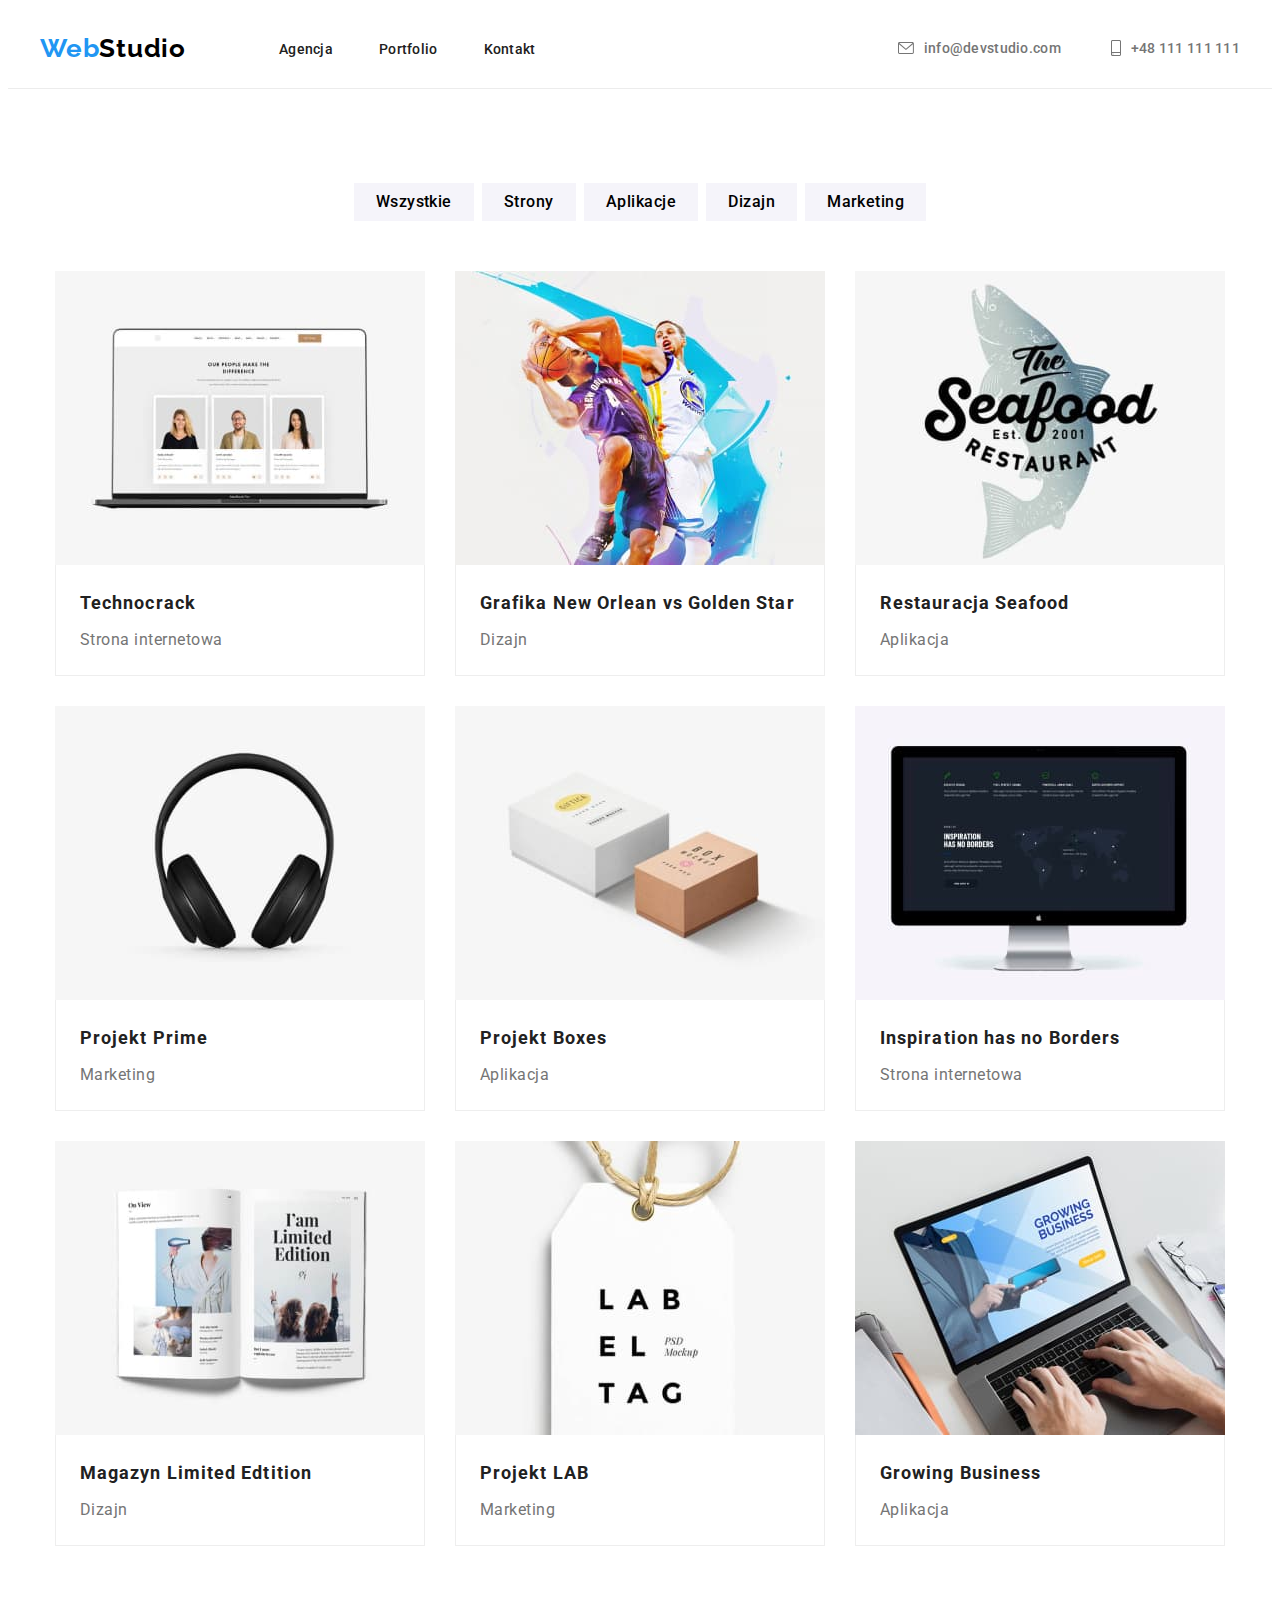
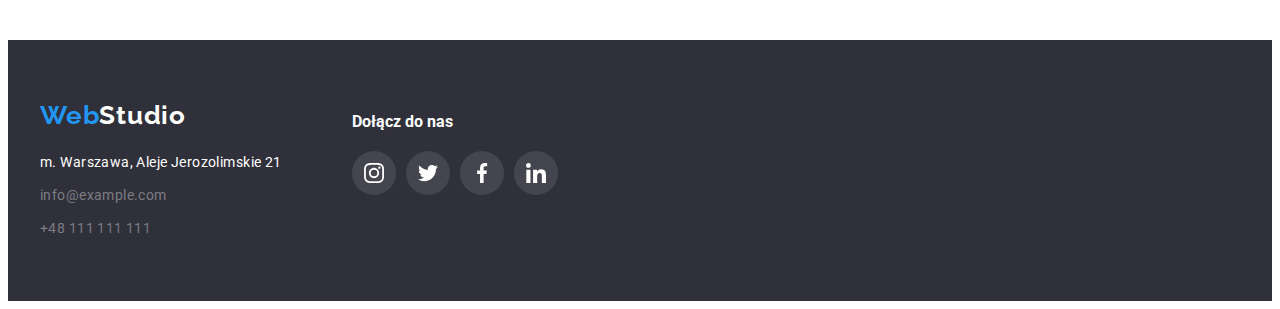
==== portfolio.html @ 42d3f1c9 "." ====
<!DOCTYPE html>
<html lang="en">
  <head>
    <meta charset="UTF-8" />
    <meta http-equiv="X-UA-Compatible" content="IE=edge" />
    <meta name="viewport" content="width=device-width, initial-scale=1.0" />
    <link rel="preconnect" href="https://fonts.googleapis.com" />
    <link rel="preconnect" href="https://fonts.gstatic.com" crossorigin />
    <link
      href="https://fonts.googleapis.com/css2?family=Raleway:wght@700&family=Roboto:wght@400;500;700;900&display=swap"
      rel="stylesheet"
    />
    <link
      rel="stylesheet"
      href="https://cdnjs.cloudflare.com/ajax/libs/modern-normalize/1.1.0/modern-normalize.min.css"
      integrity="sha512-wpPYUAdjBVSE4KJnH1VR1HeZfpl1ub8YT/NKx4PuQ5NmX2tKuGu6U/JRp5y+Y8XG2tV+wKQpNHVUX03MfMFn9Q=="
      crossorigin="anonymous"
      referrerpolicy="no-referrer"
    />
    <link rel="stylesheet" href="css/styles.css" />
    <title>Portfolio</title>
  </head>
  <body>
    <header class="header-border">
      <div class="container">
        <div class="links">
          <div class="left-link">
            <a href="index.html" class="logo"><span class="logo-blue">Web</span>Studio</a>
            <nav>
              <ul class="list nav-list">
                <li><a href="index.html" class="nav-link">Agencja</a></li>
                <li><a href="portfolio.html" class="nav-link">Portfolio</a></li>
                <li><a href="#" class="nav-link">Kontakt</a></li>
              </ul>
            </nav>
          </div>
          <div class="right-link">
            <ul class="list header-contact">
              <li>
                <a href="mailto:info@devstudio.com" class="nav-link">
                  <svg width="16" height="12" class="raster">
                    <use href="images/icons.svg#icon-envelope"></use></svg
                  >info@devstudio.com</a
                >
              </li>
              <li>
                <a href="tel:+48111111111" class="nav-link">
                  <svg width="10" height="16" class="raster">
                    <use href="images/icons.svg#icon-smartphone"></use></svg
                  >+48 111 111 111</a
                >
              </li>
            </ul>
          </div>
        </div>
      </div>
    </header>

    <main>
      <div class="container">
        <section class="section">
          <!-- przyciski -->
          <div class="portfolio-elements buttons">
            <ul class="list buttons-list">
              <li><button type="button" class="portfolio-button">Wszystkie</button></li>
              <li><button type="button" class="portfolio-button">Strony</button></li>
              <li><button type="button" class="portfolio-button">Aplikacje</button></li>
              <li><button type="button" class="portfolio-button">Dizajn</button></li>
              <li><button type="button" class="portfolio-button">Marketing</button></li>
            </ul>
          </div>

          <!-- elementy portfolio -->

          <ul class="list portfolio-list">
            <li>
              <figure>
                <img
                  src="images/portfolio/technocrack.jpg"
                  alt="technocrack"
                  width="370"
                  height="294"
                />
                <figcaption>
                  <h3 class="portfolio-project">Technocrack</h3>
                  <span class="portfolio-description">Strona internetowa</span>
                </figcaption>
              </figure>
            </li>
            <li>
              <figure>
                <img
                  src="images/portfolio/basketball.jpg"
                  alt="gra w koszykówkę"
                  width="370"
                  height="294"
                />
                <figcaption>
                  <h3 class="portfolio-project">Grafika New Orlean vs Golden Star</h3>
                  <span class="portfolio-description">Dizajn</span>
                </figcaption>
              </figure>
            </li>
            <li>
              <figure>
                <img
                  src="images/portfolio/seafood.jpg"
                  alt="restauracja z owocami morza"
                  width="370"
                  height="294"
                />
                <figcaption>
                  <h3 class="portfolio-project">Restauracja Seafood</h3>
                  <span class="portfolio-description">Aplikacja</span>
                </figcaption>
              </figure>
            </li>
            <li>
              <figure>
                <img
                  src="images/portfolio/headphones.jpg"
                  alt="słuchawki"
                  width="370"
                  height="294"
                />
                <figcaption>
                  <h3 class="portfolio-project">Projekt Prime</h3>
                  <span class="portfolio-description">Marketing</span>
                </figcaption>
              </figure>
            </li>
            <li>
              <figure>
                <img src="images/portfolio/boxes.jpg" alt="pudełka" width="370" height="294" />
                <figcaption>
                  <h3 class="portfolio-project">Projekt Boxes</h3>
                  <span class="portfolio-description">Aplikacja</span>
                </figcaption>
              </figure>
            </li>
            <li>
              <figure>
                <img src="images/portfolio/monitor.jpg" alt="monitor" width="370" height="294" />
                <figcaption>
                  <h3 class="portfolio-project">Inspiration has no Borders</h3>
                  <span class="portfolio-description">Strona internetowa</span>
                </figcaption>
              </figure>
            </li>
            <li>
              <figure>
                <img src="images/portfolio/book.jpg" alt="książka" width="370" height="294" />
                <figcaption>
                  <h3 class="portfolio-project">Magazyn Limited Edtition</h3>
                  <span class="portfolio-description">Dizajn</span>
                </figcaption>
              </figure>
            </li>
            <li>
              <figure>
                <img src="images/portfolio/lab.jpg" alt="label tag" width="370" height="294" />
                <figcaption>
                  <h3 class="portfolio-project">Projekt LAB</h3>
                  <span class="portfolio-description">Marketing</span>
                </figcaption>
              </figure>
            </li>
            <li>
              <figure>
                <img src="images/portfolio/laptop.jpg" alt="laptop" width="370" height="294" />
                <figcaption>
                  <h3 class="portfolio-project">Growing Business</h3>
                  <span class="portfolio-description">Aplikacja</span>
                </figcaption>
              </figure>
            </li>
          </ul>
        </section>
      </div>
    </main>

    <footer class="contact">
      <div class="container footer-elements">
        <div>
          <a href="index.html" class="logo logo-white"><span class="logo-blue">Web</span>Studio</a>
          <address class="address-info">
            m. Warszawa, Aleje Jerozolimskie 21<br />
            <a href="mailto:info@example.com" class="contact-page-link">info@example.com</a><br />
            <a href="tel:+48111111111" class="contact-page-link">+48 111 111 111</a>
          </address>
        </div>
        <div class="social-footer">
          <h4>Dołącz do nas</h4>
          <ul class="list social-networks-footer">
            <li>
              <a href="#" class="social-icon">
                <svg width="20" height="20">
                  <use href="images/icons.svg#icon-instagram"></use>
                </svg>
              </a>
            </li>
            <li>
              <a href="#" class="social-icon">
                <svg width="20" height="20">
                  <use href="images/icons.svg#icon-twitter"></use>
                </svg>
              </a>
            </li>
            <li>
              <a href="#" class="social-icon">
                <svg width="20" height="20">
                  <use href="images/icons.svg#icon-facebook"></use>
                </svg>
              </a>
            </li>
            <li>
              <a href="#" class="social-icon">
                <svg width="20" height="20">
                  <use href="images/icons.svg#icon-linkedin"></use>
                </svg>
              </a>
            </li>
          </ul>
        </div>
      </div>
    </footer>
  </body>
</html>
---- css/styles.css ----
:root {
  --blue-text: #2196f3;
  --black-text: #000;
  --grey-text: #212121;
  --white: #fff;
  --dimmedWhiteDark: #ffffff1a;
  --light-grey: #757575;
  --dimmed-white: #ffffff60;
  --team-background-color: #f5f4fa;
  --darkGrey-background-color: #2f303a;
  --lightGrey-background-color: #e5e5e5;
  --headerBorder: #ececec;
  --greyBorderPortfolio: #eeeeee;
  --iconBorder: #afb1b8;
  --photoGradient: rgba(47, 48, 58, 0.4);
}

body {
  font-family: 'Roboto', sans-serif;
  color: var(--grey-text);
}

h1,
h2,
h3,
h4,
ul,
p {
  margin: 0;
  padding: 0;
}

.section {
  padding-top: 94px;
  padding-bottom: 94px;
}

.container {
  width: 1200px;
  padding: 0 15px;
  margin-left: auto;
  margin-right: auto;
}

.header-border {
  border-bottom: 1px solid var(--headerBorder);
}

.links {
  display: flex;
  align-items: center;
  justify-content: space-between;
  padding: 25px 0;
}

.left-link {
  display: flex;
  align-items: center;
}

.nav-list {
  display: flex;
  gap: 46px;
}

.header-contact {
  display: flex;
  gap: 50px;
}

/* LOGO */
.logo {
  font-family: Raleway;
  font-weight: 700;
  font-size: 26px;
  letter-spacing: 0.03em;
  line-height: 1.17;
  color: var(--black-text);
  text-decoration: none;

  /* hw03 */
  margin-right: 93px;
}

.logo-blue {
  color: var(--blue-text);
}

.logo-white {
  color: var(--white);
  margin-right: 0;
}

.nav-link {
  font-size: 14px;
  font-weight: 500;
  text-decoration: none;
  letter-spacing: 0.02em;
  line-height: 1.17;
  color: inherit;
}

.header-contact .nav-link {
  color: var(--light-grey);
}

.header-contact li:hover .raster,
.nav-link:hover,
.nav-link:focus,
.nav-link:focus .raster {
  color: var(--blue-text);
  fill: var(--blue-text);
}

/* TITLE */
.title-description {
  color: var(--white);
  text-align: center;
  background-color: var(--darkGrey-background-color);
  background-image: linear-gradient(to bottom, var(--photoGradient), var(--photoGradient)),
    url(../images/title_photo.jpg);
  background-repeat: no-repeat;
  background-position: center;
  background-size: 1600px;
}

.title-description > div {
  padding: 106px 0;
}

.title-text {
  text-transform: uppercase;
  font-weight: 900;
  font-size: 44px;
  line-height: 1.36;
  letter-spacing: 0.06em;

  /* hw-03 */
  width: 696px;
  margin-left: auto;
  margin-right: auto;
  margin-bottom: 30px;
}

.title-button {
  font-family: 'Roboto', sans-serif;
  font-size: 16px;
  font-weight: 700;
  line-height: 1.875;
  letter-spacing: 0.06em;
  color: var(--white);
  background-color: var(--blue-text);
  border-style: none;

  /* hw-03 */
  padding: 10px 41px;
  border-radius: 4px;
  box-shadow: 0px 4px 4px rgba(0, 0, 0, 0.15);
}

.title-button:hover {
  cursor: pointer;
}

/* ADVANTAGES */
.section-special {
  padding-top: 94px;
}

.advantages-main {
  display: flex;
  justify-content: center;
  gap: 30px;
}

.advantages-title {
  font-size: 14px;
  font-weight: 700;
  letter-spacing: 0.03em;
  line-height: 1.17;
  padding-bottom: 10px;
}

.advantages-desc {
  font-size: 14px;
  line-height: 1.71;
  letter-spacing: 0.03em;
  color: var(--light-grey);

  /* hw-03 */
  width: 270px;
}

/* WHAT WE DO */
.what-we-do-images-list {
  display: flex;
  justify-content: center;
  gap: 30px;
}

.what-we-do {
  text-align: center;
}

/* TITLE PAGE HEADERS */
.heading {
  font-size: 36px;
  letter-spacing: 0.03em;
  line-height: 1.17;

  /* hw-03 */
  margin-bottom: 50px;
}

/* TEAM */
.team-list {
  display: flex;
  justify-content: center;
  gap: 30px;
}

.team {
  text-align: center;
  background-color: var(--team-background-color);
}

.team-box {
  background-color: var(--white);
  box-shadow: 0px 1px 3px rgba(0, 0, 0, 0.12), 0px 1px 1px rgba(0, 0, 0, 0.14),
    0px 2px 1px rgba(0, 0, 0, 0.2);
  border-radius: 0px 0px 4px 4px;
  margin: 0px;
}

.team-employe {
  font-size: 16px;
  font-weight: 500;
  letter-spacing: 0.03em;
  line-height: 1.17;

  /* hw-03 */
  padding-top: 30px;
  padding-bottom: 10px;
}

.team-job {
  font-size: 16px;
  letter-spacing: 0.03em;
  line-height: 1.17;
  color: var(--light-grey);
}

/* PORTFOLIO */
.portfolio-elements {
  text-align: center;
}

/* PORTFOLIO BUTTONS */
.buttons {
  margin-bottom: 50px;
}

.buttons-list {
  display: flex;
  justify-content: center;
  gap: 8px;
}

.portfolio-button {
  font-family: 'Roboto', sans-serif;
  font-size: 16px;
  font-weight: 500;
  line-height: 1.625;
  letter-spacing: 0.03em;
  border-style: none;
  background-color: var(--team-background-color);

  /* hw-03 */
  padding: 6px 22px;
}

.portfolio-button:hover {
  background-color: var(--blue-text);
  color: var(--white);
  cursor: pointer;
  box-shadow: 0px 3px 1px rgba(0, 0, 0, 0.1), 0px 1px 2px rgba(0, 0, 0, 0.08),
    0px 2px 2px rgba(0, 0, 0, 0.12);
  border-radius: 4px;
}

.portfolio-list {
  display: flex;
  flex-wrap: wrap;
  justify-content: center;
  gap: 30px;
}

.portfolio-list li:hover {
  box-shadow: 0px 1px 1px rgba(0, 0, 0, 0.12), 0px 4px 4px rgba(0, 0, 0, 0.06),
    1px 4px 6px rgba(0, 0, 0, 0.16);
}

.portfolio-list figure {
  margin: 0px;
}

.portfolio-list figcaption {
  border: 1px var(--greyBorderPortfolio) solid;
  border-top: 0;
  padding: 20px 24px;
}

.portfolio-list img {
  display: block;
}

.portfolio-list h3 {
  padding-bottom: 4px;
}

.portfolio-project {
  font-size: 18px;
  font-weight: 700;
  line-height: 2;
  letter-spacing: 0.06em;
}

.portfolio-description {
  font-size: 16px;
  line-height: 1.875;
  letter-spacing: 0.03em;
  color: var(--light-grey);
}

/* OUR CUSTOMERS */
.customers {
  text-align: center;
}

/* FOOTER */
.contact .container {
  padding: 60px 0px;
}

.contact {
  color: var(--white);
  background-color: var(--darkGrey-background-color);
}

.contact-page-link {
  color: var(--dimmed-white);
  text-decoration: none;
  font-size: 14px;
  line-height: 1.71;
  letter-spacing: 0.03em;
  display: inline-block;
}

.contact-page-link:nth-child(2) {
  padding: 9px 0;
}

.address-info {
  font-style: normal;
  font-size: 14px;
  line-height: 1.71;
  letter-spacing: 0.03em;
  padding-top: 20px;
}

.contact-page-link:hover,
.contact-page-link:focus {
  text-decoration: underline;
}

/* lists without styles */
.list {
  list-style-type: none;
}

/* ICONS */
.header-contact a {
  display: flex;
  align-items: center;
  gap: 10px;
}

.raster {
  fill: var(--light-grey);
}

.adv-icon-background {
  background-color: var(--team-background-color);
  width: 270px;
  height: 120px;
  margin-bottom: 30px;
  border-radius: 4px;
  display: flex;
  align-items: center;
  justify-content: center;
}

.customers-logo {
  display: flex;
}

.customers-list {
  display: flex;
  justify-content: space-between;
}

.customer-icon-container {
  display: block;
  padding: 16px 32px;
  border: 1px solid var(--iconBorder);
  border-radius: 4px;
}

.customer-icon {
  fill: var(--iconBorder);
}

.customer-icon-container:hover,
.customer-icon-container:hover .customer-icon,
.customer-icon-container:focus,
.customer-icon-container:focus .customer-icon {
  border-color: var(--blue-text);
  fill: var(--blue-text);
}

.social-networks {
  display: flex;
  gap: 10px;
  padding: 16px 32px 30px;
}

.social-icon {
  display: block;
  padding: 12px;
  font-size: 0;
}

.social-icon svg {
  fill: var(--iconBorder);
}

.social-icon:hover,
.social-icon:focus {
  background-color: var(--blue-text);
  border-radius: 50%;
}

.social-icon:hover svg,
.social-icon:focus svg {
  fill: var(--white);
}

.social-networks-footer {
  display: flex;
  gap: 10px;
}

.social-networks-footer svg {
  fill: var(--white);
}

.social-networks-footer a {
  background-color: var(--dimmedWhiteDark);
  border-radius: 50%;
}

.footer-elements {
  display: flex;
}

.social-footer {
  margin-left: 70px;
}

.social-footer h4 {
  padding-top: 12px;
  padding-bottom: 20px;
}
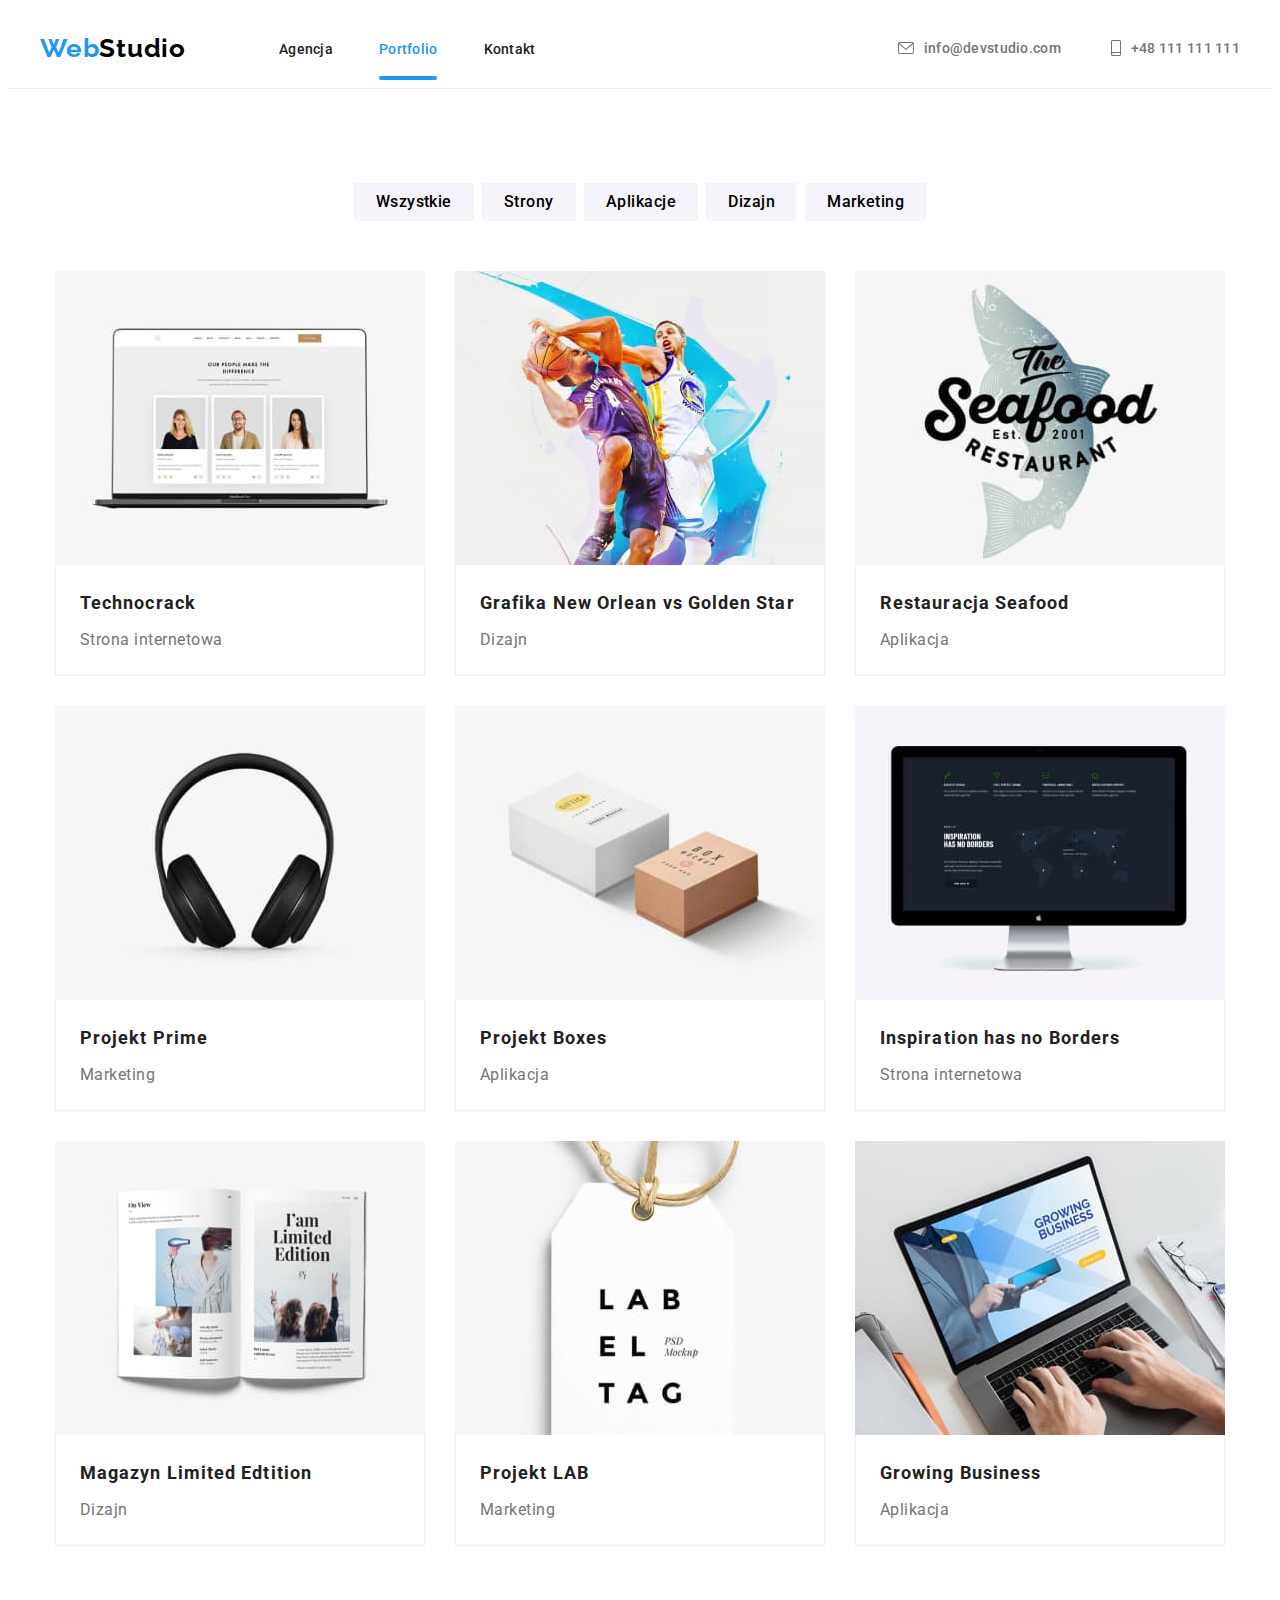
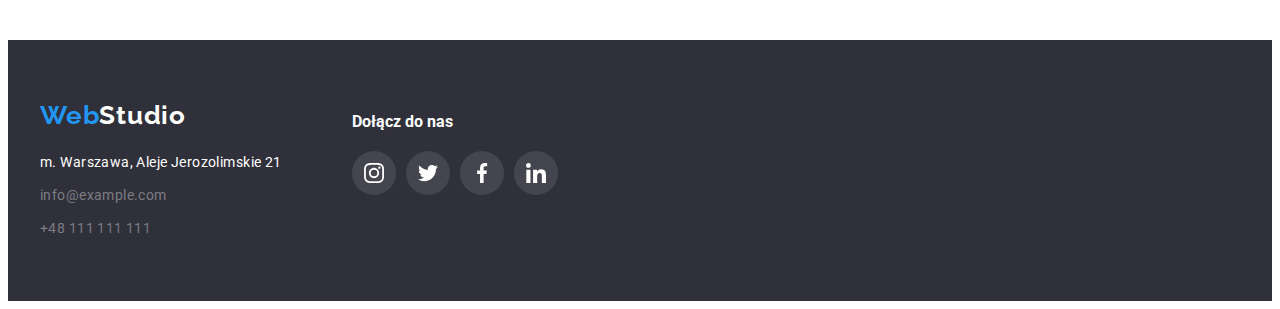
==== commit a98654d7: "ustawienie aktywnej strony" ====
--- a/portfolio.html
+++ b/portfolio.html
@@ -29,7 +29,9 @@
             <nav>
               <ul class="list nav-list">
                 <li><a href="index.html" class="nav-link">Agencja</a></li>
-                <li><a href="portfolio.html" class="nav-link">Portfolio</a></li>
+                <div class="is-active active-portfolio">
+                  <li><a href="portfolio.html" class="nav-link">Portfolio</a></li>
+                </div>
                 <li><a href="#" class="nav-link">Kontakt</a></li>
               </ul>
             </nav>
--- a/css/styles.css
+++ b/css/styles.css
@@ -110,6 +110,8 @@
 .nav-link:focus .raster {
   color: var(--blue-text);
   fill: var(--blue-text);
+  transition-duration: 250ms;
+  transition-timing-function: cubic-bezier(0.4, 0, 0.2, 1);
 }
 
 /* TITLE */
@@ -279,13 +281,16 @@
   padding: 6px 22px;
 }
 
-.portfolio-button:hover {
+.portfolio-button:hover,
+.portfolio-button:focus {
   background-color: var(--blue-text);
   color: var(--white);
   cursor: pointer;
   box-shadow: 0px 3px 1px rgba(0, 0, 0, 0.1), 0px 1px 2px rgba(0, 0, 0, 0.08),
     0px 2px 2px rgba(0, 0, 0, 0.12);
   border-radius: 4px;
+  transition-duration: 250ms;
+  transition-timing-function: cubic-bezier(0.4, 0, 0.2, 1);
 }
 
 .portfolio-list {
@@ -298,6 +303,8 @@
 .portfolio-list li:hover {
   box-shadow: 0px 1px 1px rgba(0, 0, 0, 0.12), 0px 4px 4px rgba(0, 0, 0, 0.06),
     1px 4px 6px rgba(0, 0, 0, 0.16);
+  transition-duration: 250ms;
+  transition-timing-function: cubic-bezier(0.4, 0, 0.2, 1);
 }
 
 .portfolio-list figure {
@@ -426,6 +433,8 @@
 .customer-icon-container:focus .customer-icon {
   border-color: var(--blue-text);
   fill: var(--blue-text);
+  transition-duration: 250ms;
+  transition-timing-function: cubic-bezier(0.4, 0, 0.2, 1);
 }
 
 .social-networks {
@@ -438,6 +447,7 @@
   display: block;
   padding: 12px;
   font-size: 0;
+  border-radius: 50%;
 }
 
 .social-icon svg {
@@ -448,11 +458,15 @@
 .social-icon:focus {
   background-color: var(--blue-text);
   border-radius: 50%;
+  transition-duration: 250ms;
+  transition-timing-function: cubic-bezier(0.4, 0, 0.2, 1);
 }
 
 .social-icon:hover svg,
 .social-icon:focus svg {
   fill: var(--white);
+  transition-duration: 250ms;
+  transition-timing-function: cubic-bezier(0.4, 0, 0.2, 1);
 }
 
 .social-networks-footer {
@@ -481,3 +495,26 @@
   padding-top: 12px;
   padding-bottom: 20px;
 }
+
+.is-active::after {
+  content: '';
+  display: inline-block;
+  height: 4px;
+  border-radius: 4px;
+  background-color: var(--blue-text);
+  position: absolute;
+  top: 76px;
+  /* top: 45px; */
+}
+
+.active-agency::after {
+  width: 53px;
+}
+
+.active-portfolio::after {
+  width: 58px;
+}
+
+.is-active {
+  color: #2196f3;
+}
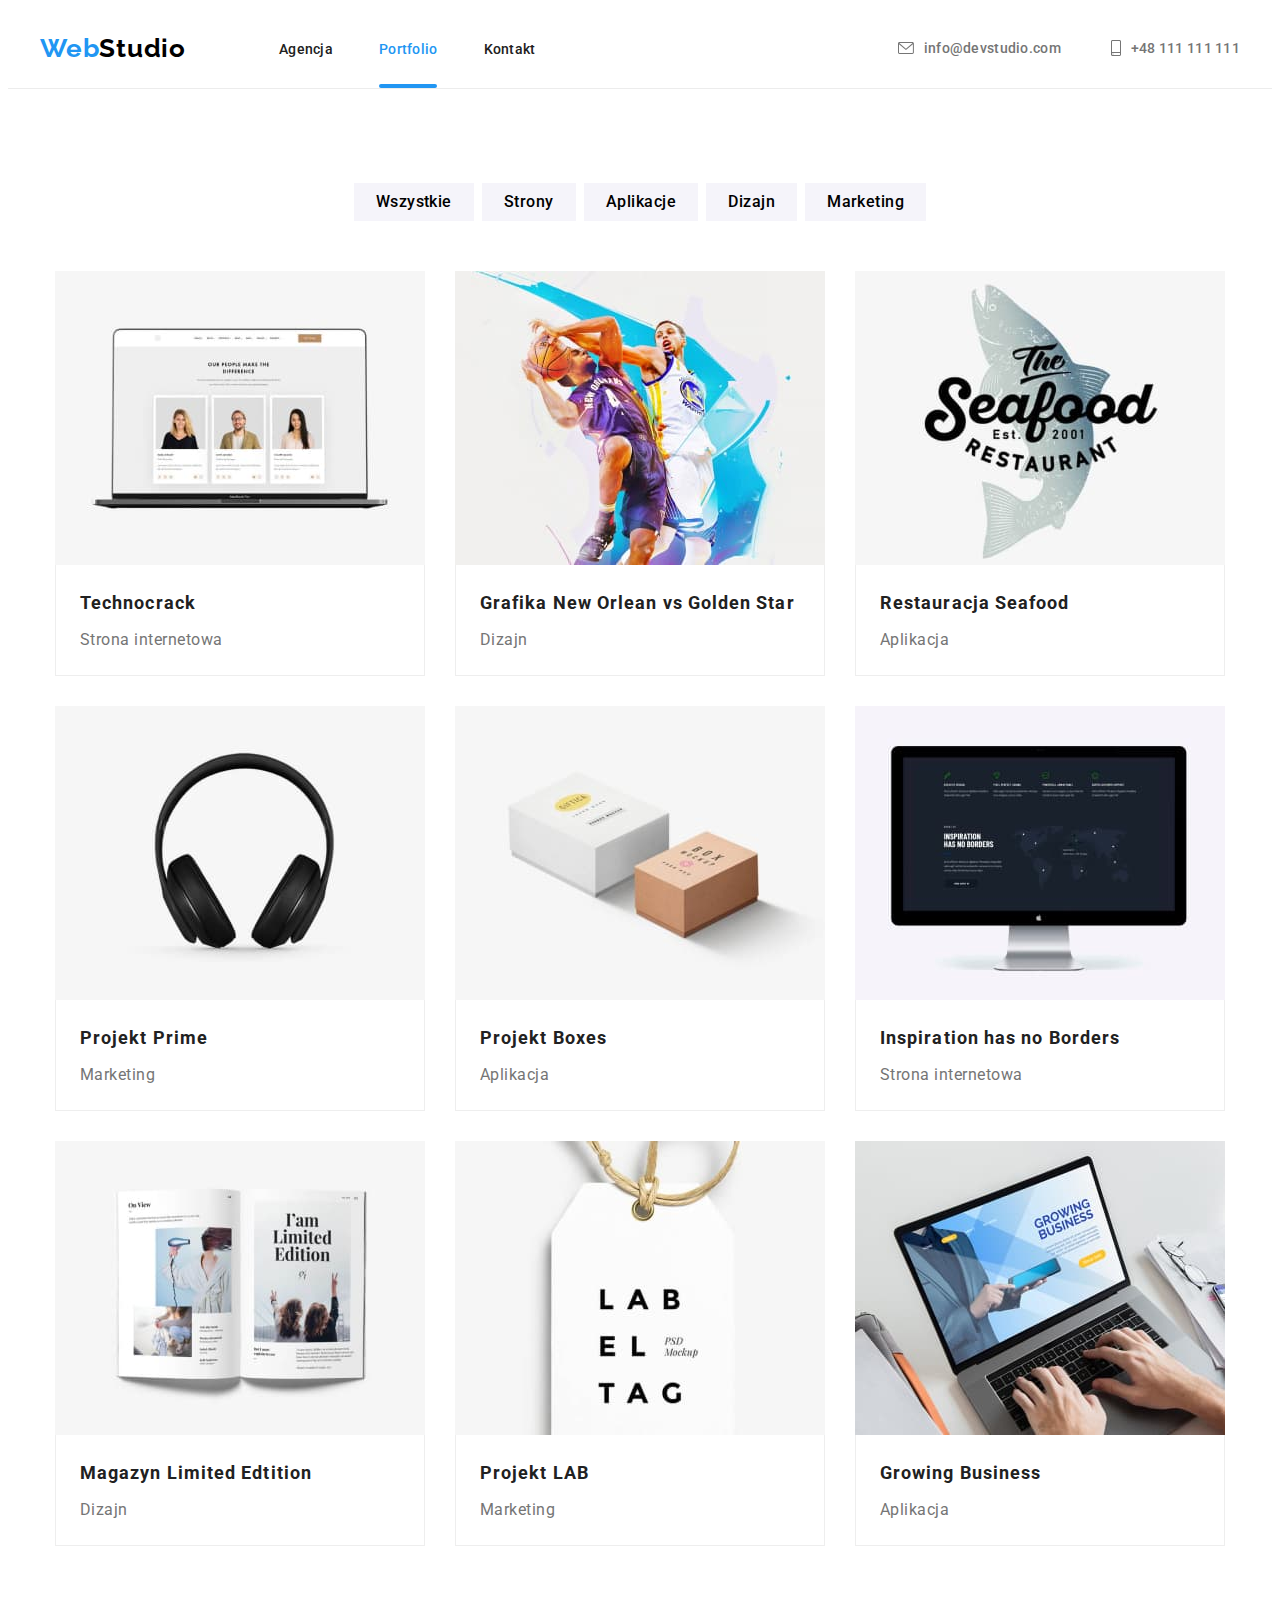
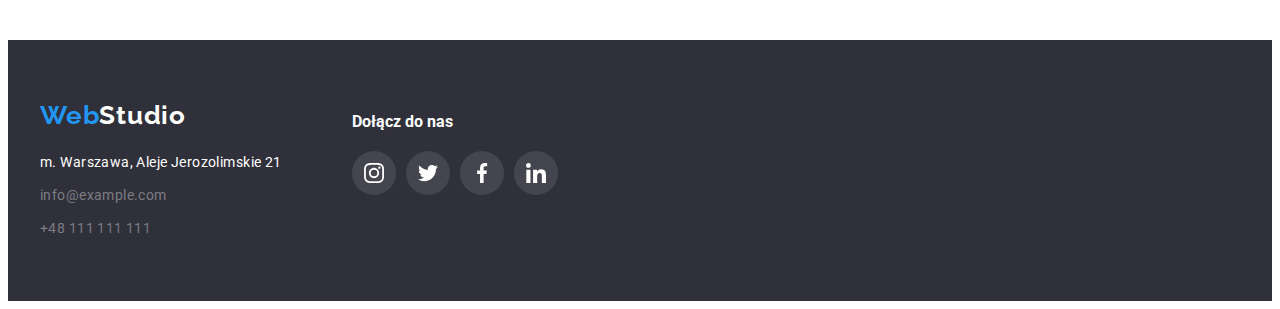
==== commit f4b595dc: "skończono sekcję czym się zajmujemy" ====
--- a/portfolio.html
+++ b/portfolio.html
@@ -29,9 +29,9 @@
             <nav>
               <ul class="list nav-list">
                 <li><a href="index.html" class="nav-link">Agencja</a></li>
-                <div class="is-active active-portfolio">
-                  <li><a href="portfolio.html" class="nav-link">Portfolio</a></li>
-                </div>
+                <li class="rel">
+                  <a href="portfolio.html" class="nav-link is-active active-portfolio">Portfolio</a>
+                </li>
                 <li><a href="#" class="nav-link">Kontakt</a></li>
               </ul>
             </nav>
--- a/css/styles.css
+++ b/css/styles.css
@@ -13,6 +13,7 @@
   --greyBorderPortfolio: #eeeeee;
   --iconBorder: #afb1b8;
   --photoGradient: rgba(47, 48, 58, 0.4);
+  --image-desc: rgba(47, 48, 58, 0.8);
 }
 
 body {
@@ -501,20 +502,44 @@
   display: inline-block;
   height: 4px;
   border-radius: 4px;
+  position: absolute;
+  top: 45px;
   background-color: var(--blue-text);
-  position: absolute;
-  top: 76px;
-  /* top: 45px; */
+}
+
+.rel {
+  position: relative;
 }
 
 .active-agency::after {
   width: 53px;
+  left: 0px;
 }
 
 .active-portfolio::after {
   width: 58px;
+  left: 0;
 }
 
 .is-active {
   color: #2196f3;
 }
+
+.our-jobs {
+  position: relative;
+}
+
+.job-desc {
+  position: absolute;
+  top: 224px;
+  left: 0;
+  width: 370px;
+  height: 70px;
+  padding: 27px;
+  font-size: 14px;
+  font-weight: 700;
+  text-align: center;
+  text-transform: uppercase;
+  color: var(--white);
+  background-color: var(--image-desc);
+}
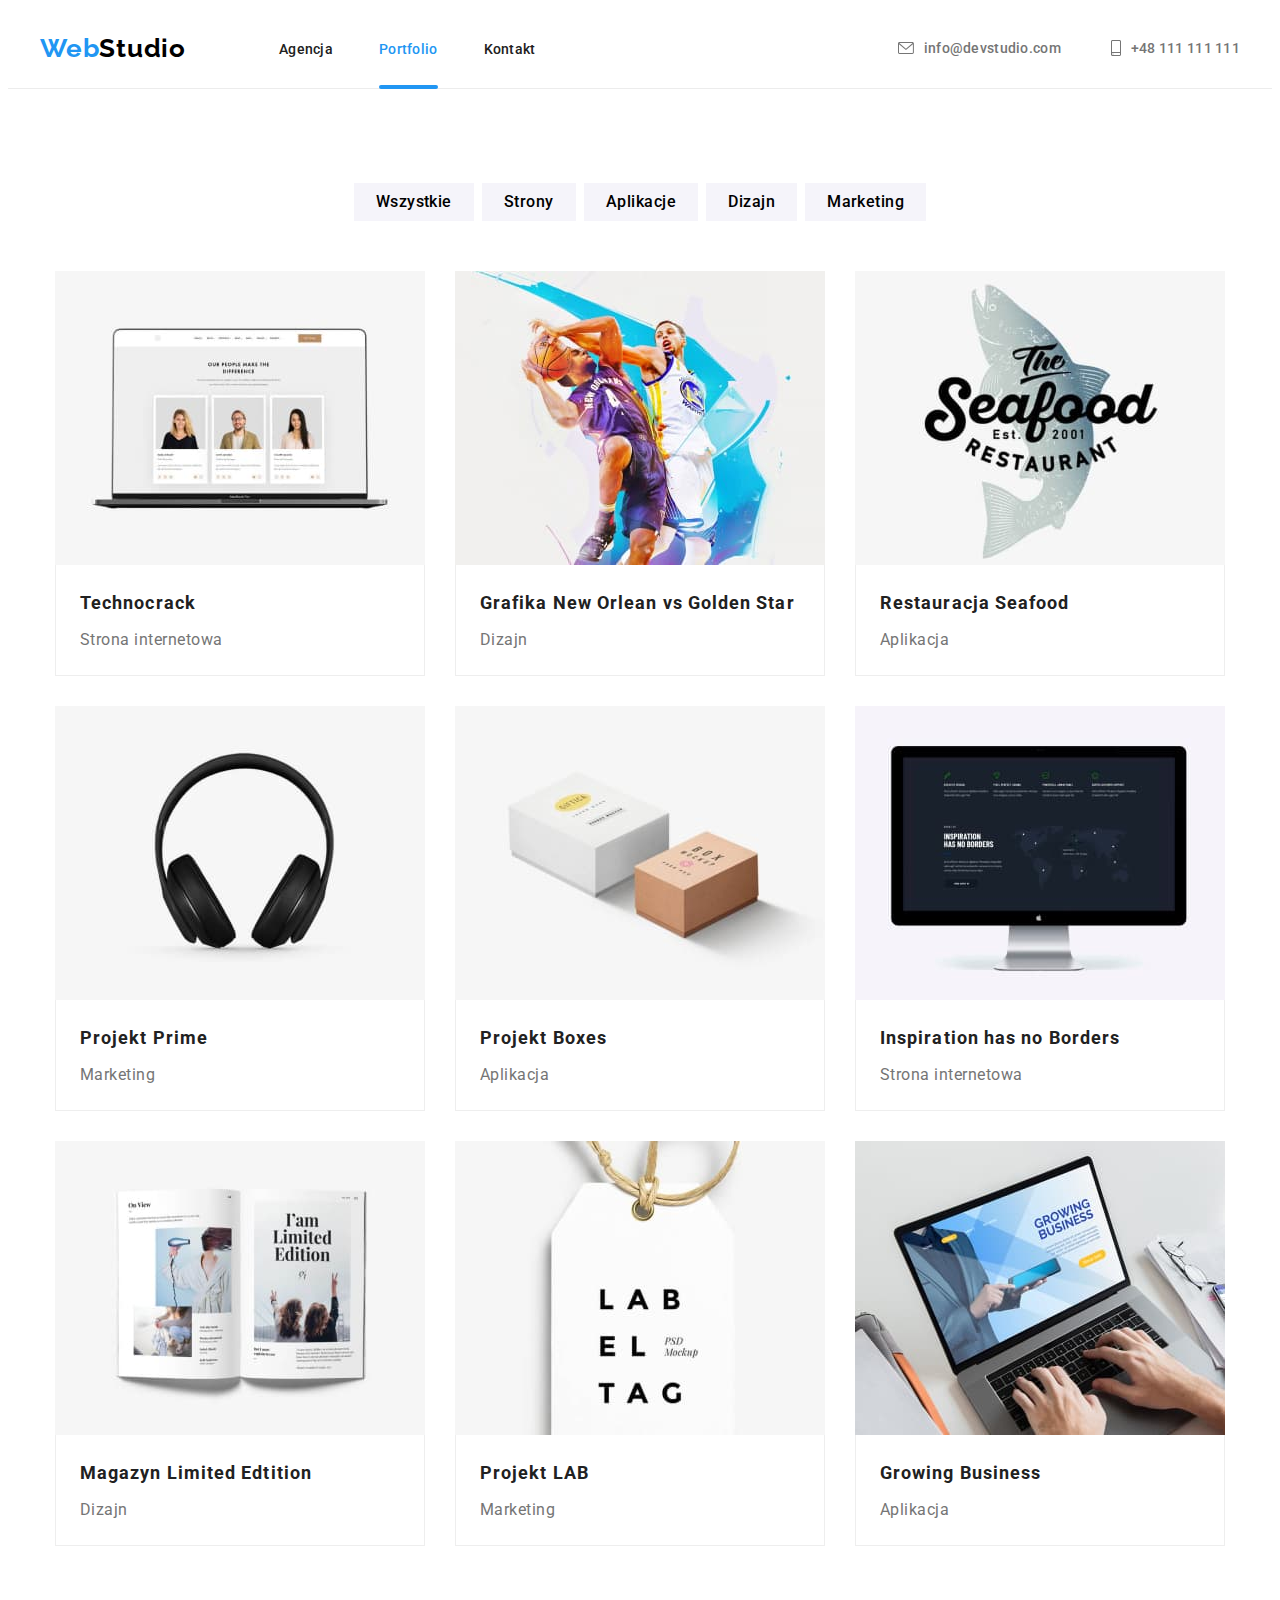
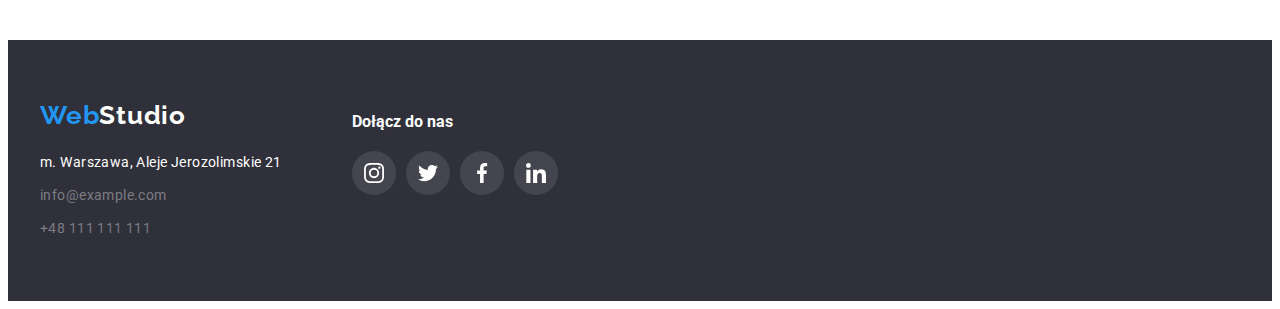
==== commit 5fe1cb09: "zmiana w podkreśleniu aktywnej strony" ====
--- a/portfolio.html
+++ b/portfolio.html
@@ -30,7 +30,7 @@
               <ul class="list nav-list">
                 <li><a href="index.html" class="nav-link">Agencja</a></li>
                 <li class="rel">
-                  <a href="portfolio.html" class="nav-link is-active active-portfolio">Portfolio</a>
+                  <a href="portfolio.html" class="nav-link is-active">Portfolio</a>
                 </li>
                 <li><a href="#" class="nav-link">Kontakt</a></li>
               </ul>
@@ -76,13 +76,20 @@
 
           <ul class="list portfolio-list">
             <li>
-              <figure>
-                <img
-                  src="images/portfolio/technocrack.jpg"
-                  alt="technocrack"
-                  width="370"
-                  height="294"
-                />
+              <figure class="portfolio-container">
+                <div class="img-box">
+                  <img
+                    src="images/portfolio/technocrack.jpg"
+                    alt="technocrack"
+                    width="370"
+                    height="294"
+                  />
+                  <p class="portfolio-description-text">
+                    Technocrack jest popularną platformą wykorzystywaną do rozpowszechniania
+                    koronawirusa. Firmy wykorzystują tę platformę do celów szpiegowskich i ataków na
+                    niezabezpieczone serwery konkurencji
+                  </p>
+                </div>
                 <figcaption>
                   <h3 class="portfolio-project">Technocrack</h3>
                   <span class="portfolio-description">Strona internetowa</span>
@@ -90,13 +97,20 @@
               </figure>
             </li>
             <li>
-              <figure>
-                <img
-                  src="images/portfolio/basketball.jpg"
-                  alt="gra w koszykówkę"
-                  width="370"
-                  height="294"
-                />
+              <figure class="portfolio-container">
+                <div class="img-box">
+                  <img
+                    src="images/portfolio/basketball.jpg"
+                    alt="gra w koszykówkę"
+                    width="370"
+                    height="294"
+                  />
+                  <p class="portfolio-description-text">
+                    Technocrack jest popularną platformą wykorzystywaną do rozpowszechniania
+                    koronawirusa. Firmy wykorzystują tę platformę do celów szpiegowskich i ataków na
+                    niezabezpieczone serwery konkurencji
+                  </p>
+                </div>
                 <figcaption>
                   <h3 class="portfolio-project">Grafika New Orlean vs Golden Star</h3>
                   <span class="portfolio-description">Dizajn</span>
@@ -105,12 +119,19 @@
             </li>
             <li>
               <figure>
-                <img
-                  src="images/portfolio/seafood.jpg"
-                  alt="restauracja z owocami morza"
-                  width="370"
-                  height="294"
-                />
+                <div class="img-box">
+                  <img
+                    src="images/portfolio/seafood.jpg"
+                    alt="restauracja z owocami morza"
+                    width="370"
+                    height="294"
+                  />
+                  <p class="portfolio-description-text">
+                    Technocrack jest popularną platformą wykorzystywaną do rozpowszechniania
+                    koronawirusa. Firmy wykorzystują tę platformę do celów szpiegowskich i ataków na
+                    niezabezpieczone serwery konkurencji
+                  </p>
+                </div>
                 <figcaption>
                   <h3 class="portfolio-project">Restauracja Seafood</h3>
                   <span class="portfolio-description">Aplikacja</span>
@@ -119,12 +140,19 @@
             </li>
             <li>
               <figure>
-                <img
-                  src="images/portfolio/headphones.jpg"
-                  alt="słuchawki"
-                  width="370"
-                  height="294"
-                />
+                <div class="img-box">
+                  <img
+                    src="images/portfolio/headphones.jpg"
+                    alt="słuchawki"
+                    width="370"
+                    height="294"
+                  />
+                  <p class="portfolio-description-text">
+                    Technocrack jest popularną platformą wykorzystywaną do rozpowszechniania
+                    koronawirusa. Firmy wykorzystują tę platformę do celów szpiegowskich i ataków na
+                    niezabezpieczone serwery konkurencji
+                  </p>
+                </div>
                 <figcaption>
                   <h3 class="portfolio-project">Projekt Prime</h3>
                   <span class="portfolio-description">Marketing</span>
@@ -133,7 +161,14 @@
             </li>
             <li>
               <figure>
-                <img src="images/portfolio/boxes.jpg" alt="pudełka" width="370" height="294" />
+                <div class="img-box">
+                  <img src="images/portfolio/boxes.jpg" alt="pudełka" width="370" height="294" />
+                  <p class="portfolio-description-text">
+                    Technocrack jest popularną platformą wykorzystywaną do rozpowszechniania
+                    koronawirusa. Firmy wykorzystują tę platformę do celów szpiegowskich i ataków na
+                    niezabezpieczone serwery konkurencji
+                  </p>
+                </div>
                 <figcaption>
                   <h3 class="portfolio-project">Projekt Boxes</h3>
                   <span class="portfolio-description">Aplikacja</span>
@@ -142,7 +177,14 @@
             </li>
             <li>
               <figure>
-                <img src="images/portfolio/monitor.jpg" alt="monitor" width="370" height="294" />
+                <div class="img-box">
+                  <img src="images/portfolio/monitor.jpg" alt="monitor" width="370" height="294" />
+                  <p class="portfolio-description-text">
+                    Technocrack jest popularną platformą wykorzystywaną do rozpowszechniania
+                    koronawirusa. Firmy wykorzystują tę platformę do celów szpiegowskich i ataków na
+                    niezabezpieczone serwery konkurencji
+                  </p>
+                </div>
                 <figcaption>
                   <h3 class="portfolio-project">Inspiration has no Borders</h3>
                   <span class="portfolio-description">Strona internetowa</span>
@@ -151,7 +193,14 @@
             </li>
             <li>
               <figure>
-                <img src="images/portfolio/book.jpg" alt="książka" width="370" height="294" />
+                <div class="img-box">
+                  <img src="images/portfolio/book.jpg" alt="książka" width="370" height="294" />
+                  <p class="portfolio-description-text">
+                    Technocrack jest popularną platformą wykorzystywaną do rozpowszechniania
+                    koronawirusa. Firmy wykorzystują tę platformę do celów szpiegowskich i ataków na
+                    niezabezpieczone serwery konkurencji
+                  </p>
+                </div>
                 <figcaption>
                   <h3 class="portfolio-project">Magazyn Limited Edtition</h3>
                   <span class="portfolio-description">Dizajn</span>
@@ -160,7 +209,14 @@
             </li>
             <li>
               <figure>
-                <img src="images/portfolio/lab.jpg" alt="label tag" width="370" height="294" />
+                <div class="img-box">
+                  <img src="images/portfolio/lab.jpg" alt="label tag" width="370" height="294" />
+                  <p class="portfolio-description-text">
+                    Technocrack jest popularną platformą wykorzystywaną do rozpowszechniania
+                    koronawirusa. Firmy wykorzystują tę platformę do celów szpiegowskich i ataków na
+                    niezabezpieczone serwery konkurencji
+                  </p>
+                </div>
                 <figcaption>
                   <h3 class="portfolio-project">Projekt LAB</h3>
                   <span class="portfolio-description">Marketing</span>
@@ -169,7 +225,14 @@
             </li>
             <li>
               <figure>
-                <img src="images/portfolio/laptop.jpg" alt="laptop" width="370" height="294" />
+                <div class="img-box">
+                  <img src="images/portfolio/laptop.jpg" alt="laptop" width="370" height="294" />
+                  <p class="portfolio-description-text">
+                    Technocrack jest popularną platformą wykorzystywaną do rozpowszechniania
+                    koronawirusa. Firmy wykorzystują tę platformę do celów szpiegowskich i ataków na
+                    niezabezpieczone serwery konkurencji
+                  </p>
+                </div>
                 <figcaption>
                   <h3 class="portfolio-project">Growing Business</h3>
                   <span class="portfolio-description">Aplikacja</span>
--- a/css/styles.css
+++ b/css/styles.css
@@ -1,5 +1,6 @@
 :root {
   --blue-text: #2196f3;
+  --blue-bg-opacity: #2196f3e6;
   --black-text: #000;
   --grey-text: #212121;
   --white: #fff;
@@ -111,6 +112,7 @@
 .nav-link:focus .raster {
   color: var(--blue-text);
   fill: var(--blue-text);
+  transition-property: color, fill;
   transition-duration: 250ms;
   transition-timing-function: cubic-bezier(0.4, 0, 0.2, 1);
 }
@@ -290,6 +292,7 @@
   box-shadow: 0px 3px 1px rgba(0, 0, 0, 0.1), 0px 1px 2px rgba(0, 0, 0, 0.08),
     0px 2px 2px rgba(0, 0, 0, 0.12);
   border-radius: 4px;
+  transition-property: background-color, color, box-shadow;
   transition-duration: 250ms;
   transition-timing-function: cubic-bezier(0.4, 0, 0.2, 1);
 }
@@ -434,6 +437,7 @@
 .customer-icon-container:focus .customer-icon {
   border-color: var(--blue-text);
   fill: var(--blue-text);
+  transition-property: border-color, fill;
   transition-duration: 250ms;
   transition-timing-function: cubic-bezier(0.4, 0, 0.2, 1);
 }
@@ -459,6 +463,7 @@
 .social-icon:focus {
   background-color: var(--blue-text);
   border-radius: 50%;
+  transition-property: background-color;
   transition-duration: 250ms;
   transition-timing-function: cubic-bezier(0.4, 0, 0.2, 1);
 }
@@ -466,6 +471,7 @@
 .social-icon:hover svg,
 .social-icon:focus svg {
   fill: var(--white);
+  transition-property: fill;
   transition-duration: 250ms;
   transition-timing-function: cubic-bezier(0.4, 0, 0.2, 1);
 }
@@ -500,25 +506,17 @@
 .is-active::after {
   content: '';
   display: inline-block;
+  width: 100%;
   height: 4px;
   border-radius: 4px;
   position: absolute;
-  top: 45px;
+  top: 46px;
+  left: 0;
   background-color: var(--blue-text);
 }
 
 .rel {
   position: relative;
-}
-
-.active-agency::after {
-  width: 53px;
-  left: 0px;
-}
-
-.active-portfolio::after {
-  width: 58px;
-  left: 0;
 }
 
 .is-active {
@@ -540,6 +538,36 @@
   font-weight: 700;
   text-align: center;
   text-transform: uppercase;
+  letter-spacing: 0.03em;
   color: var(--white);
   background-color: var(--image-desc);
 }
+
+.portfolio-container {
+  position: relative;
+}
+
+.portfolio-description-text {
+  position: absolute;
+  top: 294px;
+  left: 0;
+  padding: 49px 45px 50px 24px;
+  font-size: 18px;
+  line-height: 1.55;
+  letter-spacing: 0.03em;
+  color: var(--white);
+  background-color: var(--blue-bg-opacity);
+  transition-property: transform;
+  transition-duration: 250ms;
+  transition-timing-function: cubic-bezier(0.4, 0, 0.2, 1);
+}
+
+.portfolio-list li:hover .portfolio-description-text {
+  display: block;
+  transform: translateY(-294px);
+}
+
+.img-box {
+  position: relative;
+  overflow: hidden;
+}
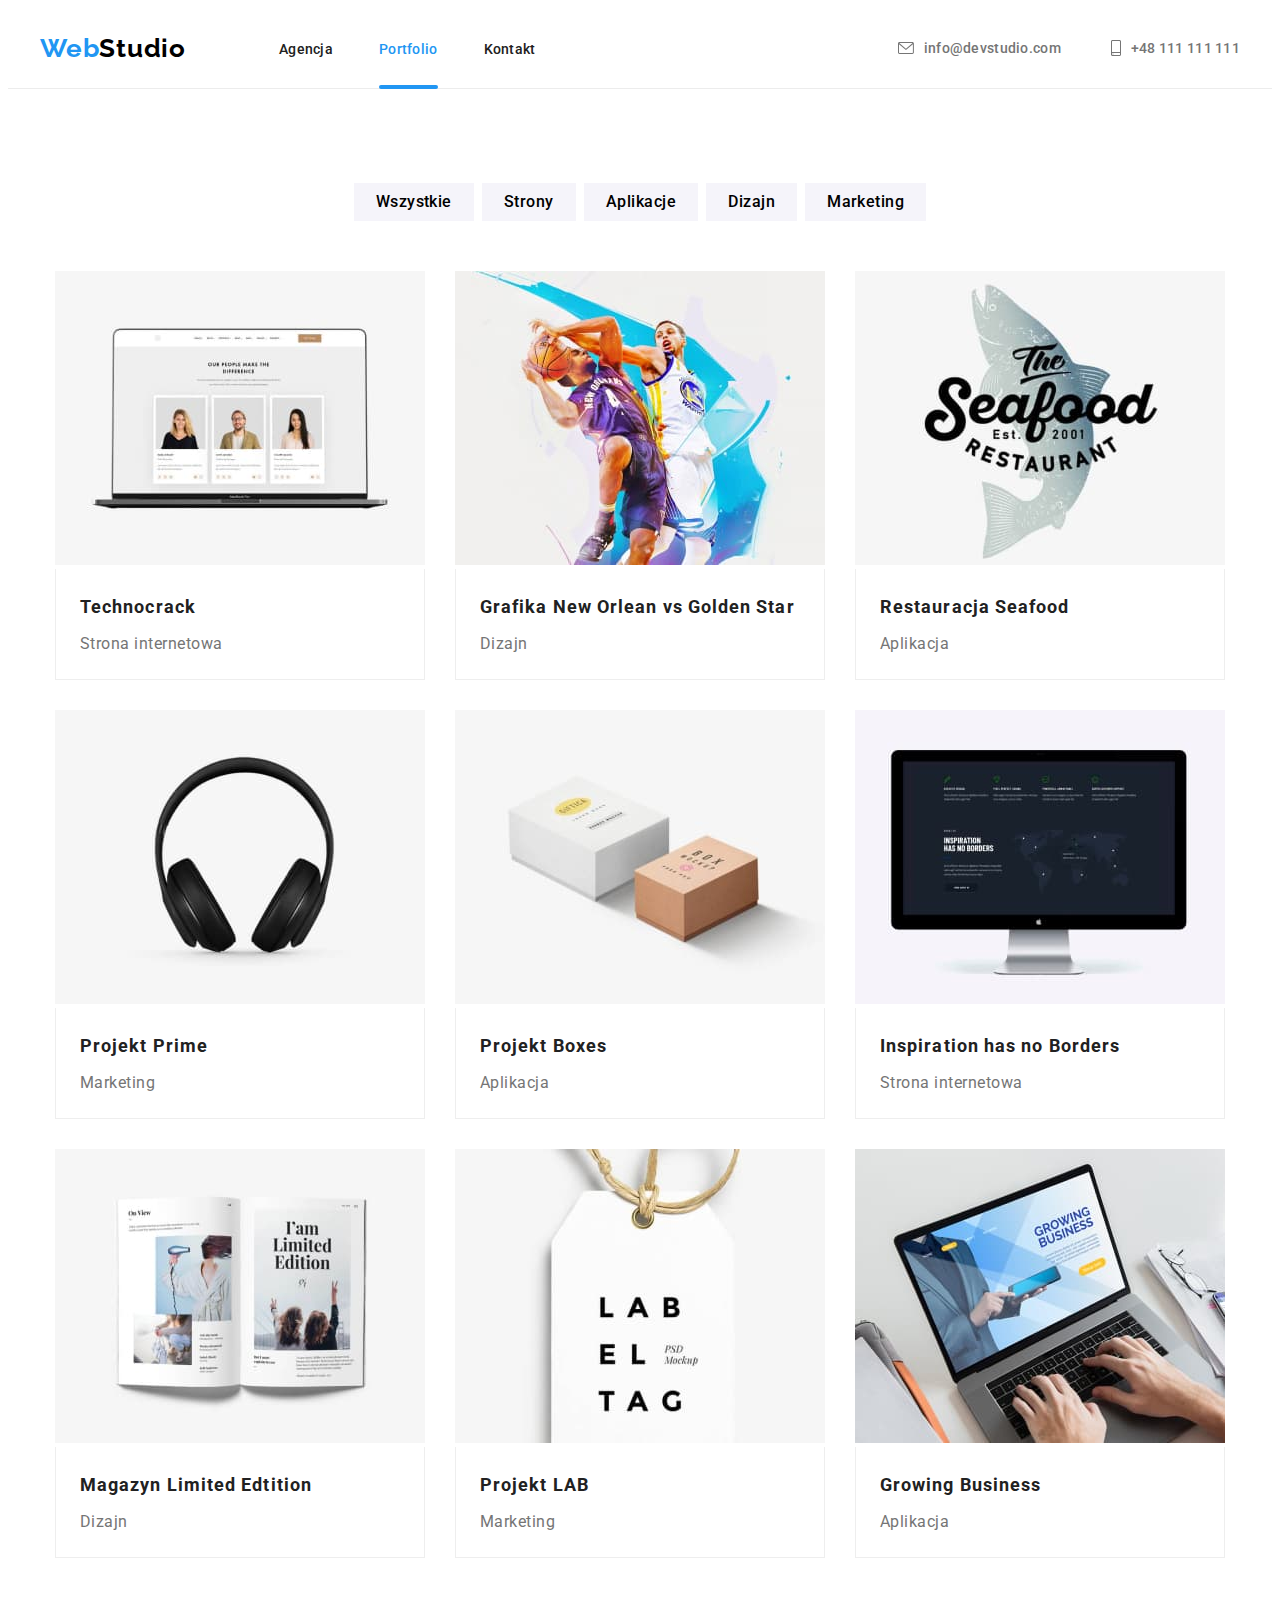
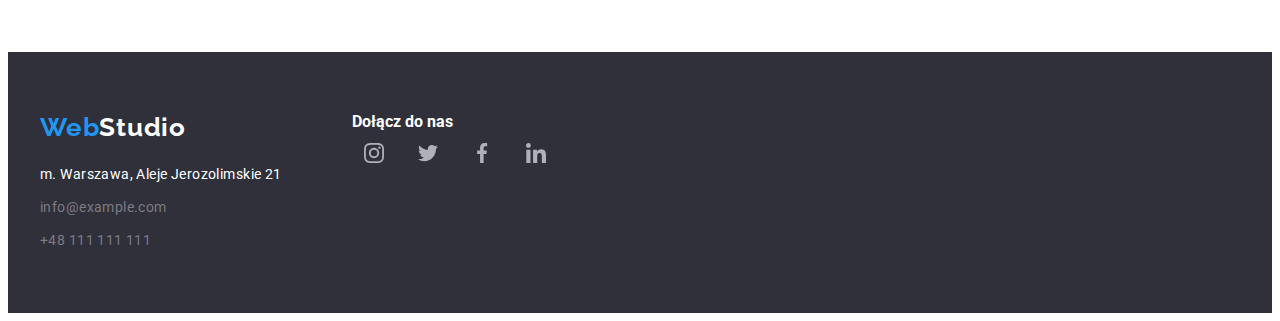
==== commit 3c8ea157: "poprawa pracy domowej" ====
--- a/portfolio.html
+++ b/portfolio.html
@@ -29,7 +29,7 @@
             <nav>
               <ul class="list nav-list">
                 <li><a href="index.html" class="nav-link">Agencja</a></li>
-                <li class="rel">
+                <li class="active-container">
                   <a href="portfolio.html" class="nav-link is-active">Portfolio</a>
                 </li>
                 <li><a href="#" class="nav-link">Kontakt</a></li>
@@ -75,8 +75,8 @@
           <!-- elementy portfolio -->
 
           <ul class="list portfolio-list">
-            <li>
-              <figure class="portfolio-container">
+            <li class="portfolio-item">
+              <figure>
                 <div class="img-box">
                   <img
                     src="images/portfolio/technocrack.jpg"
@@ -96,8 +96,8 @@
                 </figcaption>
               </figure>
             </li>
-            <li>
-              <figure class="portfolio-container">
+            <li class="portfolio-item">
+              <figure>
                 <div class="img-box">
                   <img
                     src="images/portfolio/basketball.jpg"
@@ -117,7 +117,7 @@
                 </figcaption>
               </figure>
             </li>
-            <li>
+            <li class="portfolio-item">
               <figure>
                 <div class="img-box">
                   <img
@@ -138,7 +138,7 @@
                 </figcaption>
               </figure>
             </li>
-            <li>
+            <li class="portfolio-item">
               <figure>
                 <div class="img-box">
                   <img
@@ -159,7 +159,7 @@
                 </figcaption>
               </figure>
             </li>
-            <li>
+            <li class="portfolio-item">
               <figure>
                 <div class="img-box">
                   <img src="images/portfolio/boxes.jpg" alt="pudełka" width="370" height="294" />
@@ -175,7 +175,7 @@
                 </figcaption>
               </figure>
             </li>
-            <li>
+            <li class="portfolio-item">
               <figure>
                 <div class="img-box">
                   <img src="images/portfolio/monitor.jpg" alt="monitor" width="370" height="294" />
@@ -191,7 +191,7 @@
                 </figcaption>
               </figure>
             </li>
-            <li>
+            <li class="portfolio-item">
               <figure>
                 <div class="img-box">
                   <img src="images/portfolio/book.jpg" alt="książka" width="370" height="294" />
@@ -207,7 +207,7 @@
                 </figcaption>
               </figure>
             </li>
-            <li>
+            <li class="portfolio-item">
               <figure>
                 <div class="img-box">
                   <img src="images/portfolio/lab.jpg" alt="label tag" width="370" height="294" />
@@ -223,7 +223,7 @@
                 </figcaption>
               </figure>
             </li>
-            <li>
+            <li class="portfolio-item">
               <figure>
                 <div class="img-box">
                   <img src="images/portfolio/laptop.jpg" alt="laptop" width="370" height="294" />
--- a/css/styles.css
+++ b/css/styles.css
@@ -15,6 +15,8 @@
   --iconBorder: #afb1b8;
   --photoGradient: rgba(47, 48, 58, 0.4);
   --image-desc: rgba(47, 48, 58, 0.8);
+  --modalBackground: rgba(0, 0, 0, 0.2);
+  --modalButton: rgba(0, 0, 0, 0.1);
 }
 
 body {
@@ -100,6 +102,9 @@
   letter-spacing: 0.02em;
   line-height: 1.17;
   color: inherit;
+  transition-property: color, fill;
+  transition-duration: 250ms;
+  transition-timing-function: cubic-bezier(0.4, 0, 0.2, 1);
 }
 
 .header-contact .nav-link {
@@ -112,9 +117,6 @@
 .nav-link:focus .raster {
   color: var(--blue-text);
   fill: var(--blue-text);
-  transition-property: color, fill;
-  transition-duration: 250ms;
-  transition-timing-function: cubic-bezier(0.4, 0, 0.2, 1);
 }
 
 /* TITLE */
@@ -282,6 +284,9 @@
 
   /* hw-03 */
   padding: 6px 22px;
+  transition-property: background-color, color, box-shadow;
+  transition-duration: 250ms;
+  transition-timing-function: cubic-bezier(0.4, 0, 0.2, 1);
 }
 
 .portfolio-button:hover,
@@ -292,9 +297,6 @@
   box-shadow: 0px 3px 1px rgba(0, 0, 0, 0.1), 0px 1px 2px rgba(0, 0, 0, 0.08),
     0px 2px 2px rgba(0, 0, 0, 0.12);
   border-radius: 4px;
-  transition-property: background-color, color, box-shadow;
-  transition-duration: 250ms;
-  transition-timing-function: cubic-bezier(0.4, 0, 0.2, 1);
 }
 
 .portfolio-list {
@@ -304,11 +306,15 @@
   gap: 30px;
 }
 
-.portfolio-list li:hover {
+.portfolio-item {
+  transition-property: box-shadow;
+  transition-duration: 250ms;
+  transition-timing-function: cubic-bezier(0.4, 0, 0.2, 1);
+}
+
+.portfolio-item:hover {
   box-shadow: 0px 1px 1px rgba(0, 0, 0, 0.12), 0px 4px 4px rgba(0, 0, 0, 0.06),
     1px 4px 6px rgba(0, 0, 0, 0.16);
-  transition-duration: 250ms;
-  transition-timing-function: cubic-bezier(0.4, 0, 0.2, 1);
 }
 
 .portfolio-list figure {
@@ -319,14 +325,6 @@
   border: 1px var(--greyBorderPortfolio) solid;
   border-top: 0;
   padding: 20px 24px;
-}
-
-.portfolio-list img {
-  display: block;
-}
-
-.portfolio-list h3 {
-  padding-bottom: 4px;
 }
 
 .portfolio-project {
@@ -334,6 +332,7 @@
   font-weight: 700;
   line-height: 2;
   letter-spacing: 0.06em;
+  padding-bottom: 4px;
 }
 
 .portfolio-description {
@@ -398,6 +397,9 @@
 
 .raster {
   fill: var(--light-grey);
+  transition-property: color, fill;
+  transition-duration: 250ms;
+  transition-timing-function: cubic-bezier(0.4, 0, 0.2, 1);
 }
 
 .adv-icon-background {
@@ -425,10 +427,16 @@
   padding: 16px 32px;
   border: 1px solid var(--iconBorder);
   border-radius: 4px;
+  transition-property: border-color, fill;
+  transition-duration: 250ms;
+  transition-timing-function: cubic-bezier(0.4, 0, 0.2, 1);
 }
 
 .customer-icon {
   fill: var(--iconBorder);
+  transition-property: border-color, fill;
+  transition-duration: 250ms;
+  transition-timing-function: cubic-bezier(0.4, 0, 0.2, 1);
 }
 
 .customer-icon-container:hover,
@@ -437,9 +445,6 @@
 .customer-icon-container:focus .customer-icon {
   border-color: var(--blue-text);
   fill: var(--blue-text);
-  transition-property: border-color, fill;
-  transition-duration: 250ms;
-  transition-timing-function: cubic-bezier(0.4, 0, 0.2, 1);
 }
 
 .social-networks {
@@ -453,27 +458,27 @@
   padding: 12px;
   font-size: 0;
   border-radius: 50%;
+  transition-property: background-color;
+  transition-duration: 250ms;
+  transition-timing-function: cubic-bezier(0.4, 0, 0.2, 1);
 }
 
 .social-icon svg {
   fill: var(--iconBorder);
+  transition-property: fill;
+  transition-duration: 250ms;
+  transition-timing-function: cubic-bezier(0.4, 0, 0.2, 1);
 }
 
 .social-icon:hover,
 .social-icon:focus {
   background-color: var(--blue-text);
   border-radius: 50%;
-  transition-property: background-color;
-  transition-duration: 250ms;
-  transition-timing-function: cubic-bezier(0.4, 0, 0.2, 1);
 }
 
 .social-icon:hover svg,
 .social-icon:focus svg {
   fill: var(--white);
-  transition-property: fill;
-  transition-duration: 250ms;
-  transition-timing-function: cubic-bezier(0.4, 0, 0.2, 1);
 }
 
 .social-networks-footer {
@@ -481,11 +486,11 @@
   gap: 10px;
 }
 
-.social-networks-footer svg {
+.footer-icon-color {
   fill: var(--white);
 }
 
-.social-networks-footer a {
+.footer-icon-background {
   background-color: var(--dimmedWhiteDark);
   border-radius: 50%;
 }
@@ -498,7 +503,7 @@
   margin-left: 70px;
 }
 
-.social-footer h4 {
+.social-footer-desc {
   padding-top: 12px;
   padding-bottom: 20px;
 }
@@ -515,7 +520,7 @@
   background-color: var(--blue-text);
 }
 
-.rel {
+.active-container {
   position: relative;
 }
 
@@ -525,6 +530,7 @@
 
 .our-jobs {
   position: relative;
+  z-index: -1;
 }
 
 .job-desc {
@@ -543,31 +549,86 @@
   background-color: var(--image-desc);
 }
 
-.portfolio-container {
-  position: relative;
-}
-
 .portfolio-description-text {
   position: absolute;
-  top: 294px;
-  left: 0;
   padding: 49px 45px 50px 24px;
   font-size: 18px;
   line-height: 1.55;
   letter-spacing: 0.03em;
   color: var(--white);
   background-color: var(--blue-bg-opacity);
-  transition-property: transform;
-  transition-duration: 250ms;
-  transition-timing-function: cubic-bezier(0.4, 0, 0.2, 1);
-}
-
-.portfolio-list li:hover .portfolio-description-text {
-  display: block;
-  transform: translateY(-294px);
+  transition: transform 250ms cubic-bezier(0.4, 0, 0.2, 1);
+}
+
+.portfolio-item:hover .portfolio-description-text {
+  transform: translateY(-100%);
 }
 
 .img-box {
   position: relative;
   overflow: hidden;
 }
+
+/* MODAL */
+
+.is-hidden {
+  visibility: hidden;
+  pointer-events: none;
+  opacity: 0;
+  transition: opacity, visibility, 500ms cubic-bezier(0.4, 0, 0.2, 1);
+}
+
+.modal {
+  background-color: var(--modalBackground);
+  position: fixed;
+  top: 0;
+  right: 0;
+  bottom: 0;
+  left: 0;
+  display: flex;
+  align-items: center;
+  justify-content: center;
+}
+
+.modal-box {
+  width: 528px;
+  height: 581px;
+  background-color: var(--white);
+  position: relative;
+  box-shadow: 0px 1px 3px rgba(0, 0, 0, 0.12), 0px 1px 1px rgba(0, 0, 0, 0.14),
+    0px 2px 1px rgba(0, 0, 0, 0.2);
+  border-radius: 4px;
+  transition: transform 500ms cubic-bezier(0.4, 0, 0.2, 1);
+}
+
+.is-hidden .modal-box {
+  transform: translateY(-50%) rotateX(90deg);
+}
+
+.modal-button {
+  border: 1px solid var(--modalButton);
+  border-radius: 50%;
+  background-color: var(--white);
+  position: absolute;
+  top: 8px;
+  right: 8px;
+  width: 30px;
+  height: 30px;
+  margin: 0;
+  padding: 0;
+  transition: transform, 250ms cubic-bezier(0.4, 0, 0.2, 1);
+}
+
+.modal-button::after {
+  content: '\00d7';
+  font-size: 25px;
+  position: absolute;
+  top: 50%;
+  left: 50%;
+  transform: translate(-50%, -50%);
+}
+
+.modal-button:hover {
+  cursor: pointer;
+  transform: rotate(90deg);
+}
